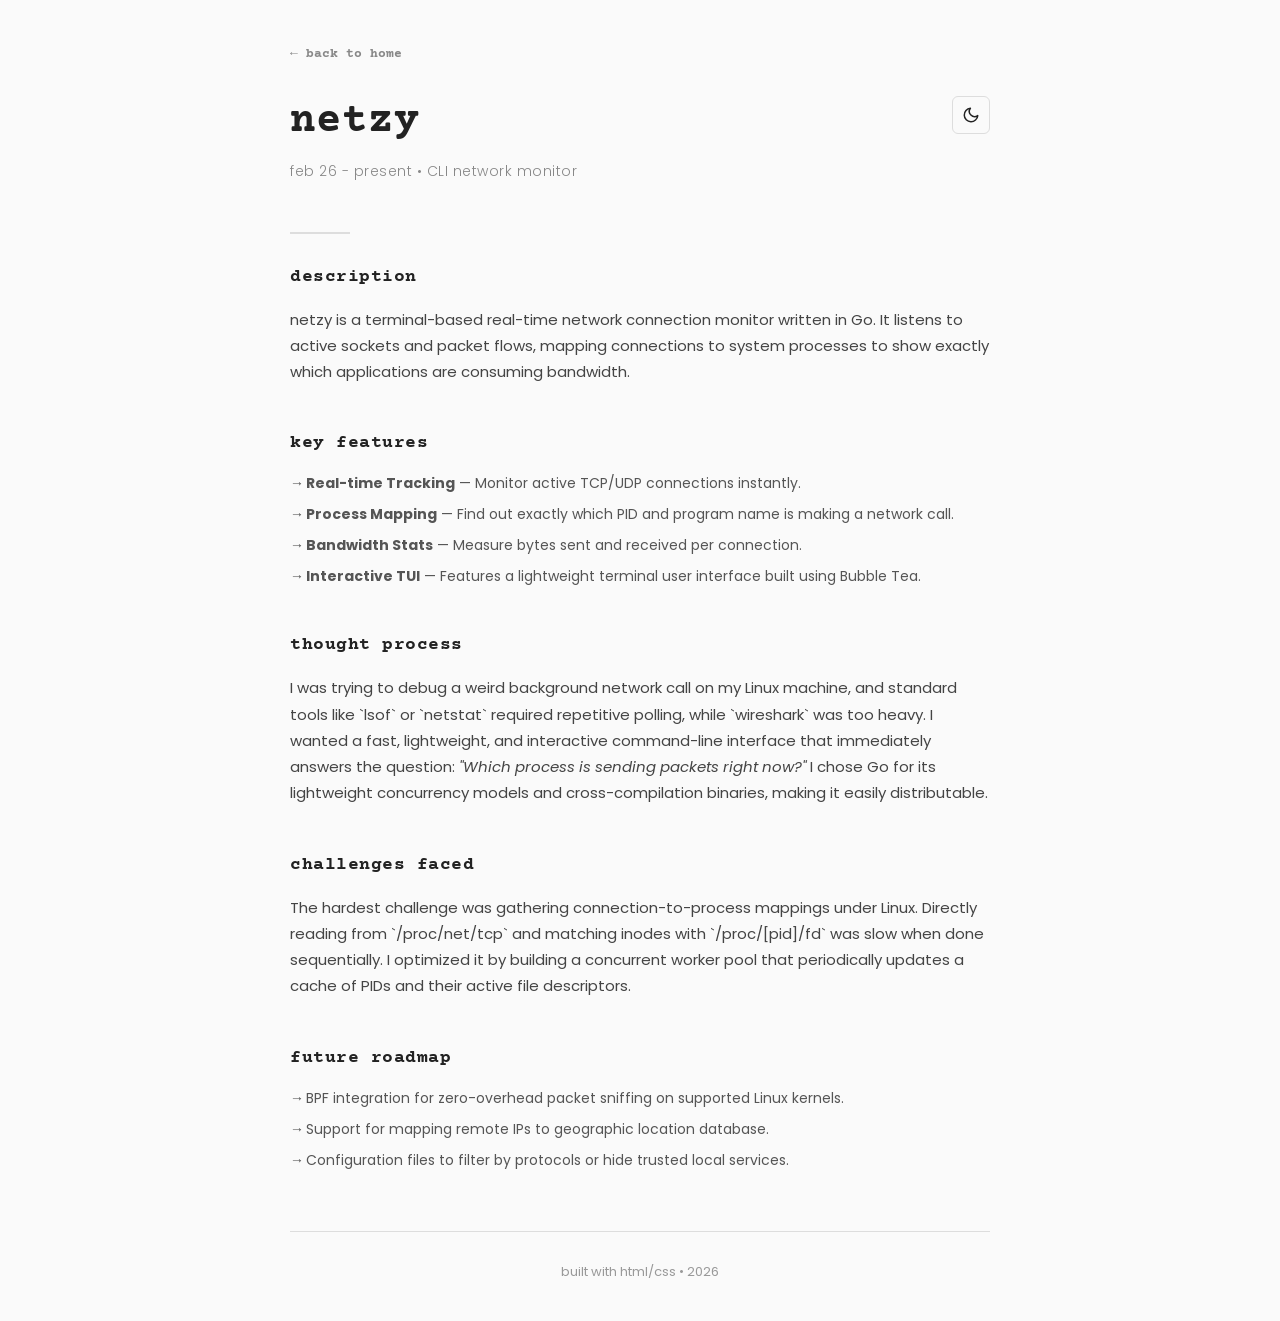
==== netzy.html @ 823f1614 "feat: add project detail pages and update stylesheet to include project showcase components" ====
<!DOCTYPE html>
<html lang="en">

<head>
    <meta charset="UTF-8">
    <meta name="viewport" content="width=device-width, initial-scale=1.0">
    <title>netzy - Project Details</title>
    <link rel="preconnect" href="https://fonts.googleapis.com">
    <link rel="preconnect" href="https://fonts.gstatic.com" crossorigin>
    <link
        href="https://fonts.googleapis.com/css2?family=Courier+Prime:wght@400;700&family=Poppins:wght@300;400;600&display=swap"
        rel="stylesheet">
    <link rel="stylesheet" href="styles.css">
    <script>
        // Inline script to prevent theme flash (FOUC)
        const savedTheme = localStorage.getItem('theme');
        const systemPrefersDark = window.matchMedia('(prefers-color-scheme: dark)').matches;
        
        if (savedTheme === 'dark' || (!savedTheme && systemPrefersDark)) {
            document.documentElement.setAttribute('data-theme', 'dark');
        } else {
            document.documentElement.setAttribute('data-theme', 'light');
        }
    </script>
</head>

<body>
    <div class="wrapper">
        <div class="back-link">
            <a href="index.html">← back to home</a>
        </div>
        
        <div class="header">
            <div class="header-text">
                <h1>netzy</h1>
                <div class="tagline">feb 26 - present • CLI network monitor</div>
            </div>
            <button id="theme-toggle" class="theme-toggle" aria-label="Toggle theme">
                <!-- Moon icon (shows in light mode) -->
                <svg class="moon-icon" xmlns="http://www.w3.org/2000/svg" viewBox="0 0 24 24">
                    <path d="M21 12.79A9 9 0 1 1 11.21 3 7 7 0 0 0 21 12.79z"></path>
                </svg>
                <!-- Sun icon (shows in dark mode) -->
                <svg class="sun-icon" xmlns="http://www.w3.org/2000/svg" viewBox="0 0 24 24">
                    <circle cx="12" cy="12" r="5"></circle>
                    <line x1="12" y1="1" x2="12" y2="3"></line>
                    <line x1="12" y1="21" x2="12" y2="23"></line>
                    <line x1="4.22" y1="4.22" x2="5.64" y2="5.64"></line>
                    <line x1="18.36" y1="18.36" x2="19.78" y2="19.78"></line>
                    <line x1="1" y1="12" x2="3" y2="12"></line>
                    <line x1="21" y1="12" x2="23" y2="12"></line>
                    <line x1="4.22" y1="19.78" x2="5.64" y2="18.36"></line>
                    <line x1="18.36" y1="5.64" x2="19.78" y2="4.22"></line>
                </svg>
            </button>
        </div>

        <div class="divider"></div>

        <div class="section">
            <div class="section-title">description</div>
            <p class="project-desc">
                netzy is a terminal-based real-time network connection monitor written in Go. 
                It listens to active sockets and packet flows, mapping connections to system processes 
                to show exactly which applications are consuming bandwidth.
            </p>
        </div>

        <div class="section">
            <div class="section-title">key features</div>
            <div class="list-item"><strong>Real-time Tracking</strong> — Monitor active TCP/UDP connections instantly.</div>
            <div class="list-item"><strong>Process Mapping</strong> — Find out exactly which PID and program name is making a network call.</div>
            <div class="list-item"><strong>Bandwidth Stats</strong> — Measure bytes sent and received per connection.</div>
            <div class="list-item"><strong>Interactive TUI</strong> — Features a lightweight terminal user interface built using Bubble Tea.</div>
        </div>

        <div class="section">
            <div class="section-title">thought process</div>
            <p class="project-desc">
                I was trying to debug a weird background network call on my Linux machine, and standard tools like `lsof` or `netstat` required repetitive polling, while `wireshark` was too heavy. I wanted a fast, lightweight, and interactive command-line interface that immediately answers the question: <em>"Which process is sending packets right now?"</em> I chose Go for its lightweight concurrency models and cross-compilation binaries, making it easily distributable.
            </p>
        </div>

        <div class="section">
            <div class="section-title">challenges faced</div>
            <p class="project-desc">
                The hardest challenge was gathering connection-to-process mappings under Linux. Directly reading from `/proc/net/tcp` and matching inodes with `/proc/[pid]/fd` was slow when done sequentially. I optimized it by building a concurrent worker pool that periodically updates a cache of PIDs and their active file descriptors.
            </p>
        </div>

        <div class="section">
            <div class="section-title">future roadmap</div>
            <div class="list-item">BPF integration for zero-overhead packet sniffing on supported Linux kernels.</div>
            <div class="list-item">Support for mapping remote IPs to geographic location database.</div>
            <div class="list-item">Configuration files to filter by protocols or hide trusted local services.</div>
        </div>

        <footer>
            <p>built with html/css • 2026</p>
        </footer>
    </div>
    <script>
        document.addEventListener('DOMContentLoaded', () => {
            const themeToggleBtn = document.getElementById('theme-toggle');
            
            themeToggleBtn.addEventListener('click', () => {
                const currentTheme = document.documentElement.getAttribute('data-theme');
                const newTheme = currentTheme === 'dark' ? 'light' : 'dark';
                
                document.documentElement.setAttribute('data-theme', newTheme);
                localStorage.setItem('theme', newTheme);
            });
        });
    </script>
</body>

</html>
---- styles.css ----
:root {
    --bg-color: #fafafa;
    --text-color: #222222;
    --text-muted: #888888;
    --text-secondary: #444444;
    --text-italic: #666666;
    --border-color: #dddddd;
    --list-item-color: #555555;
    --footer-text: #999999;
    --button-bg: #222222;
    --button-text: #ffffff;
    --transition-speed: 0.3s;
}

[data-theme="dark"] {
    --bg-color: #0e1117;
    --text-color: #f3f4f6;
    --text-muted: #9ca3af;
    --text-secondary: #d1d5db;
    --text-italic: #9ca3af;
    --border-color: #2d3139;
    --list-item-color: #9ca3af;
    --footer-text: #6b7280;
    --button-bg: #f3f4f6;
    --button-text: #0e1117;
}

* {
    margin: 0;
    padding: 0;
    box-sizing: border-box;
    transition: background-color var(--transition-speed) ease, 
                border-color var(--transition-speed) ease, 
                color var(--transition-speed) ease;
}

body {
    font-family: 'Poppins', sans-serif;
    background-color: var(--bg-color);
    color: var(--text-color);
    padding: 40px 20px;
    line-height: 1.5;
}

.wrapper {
    max-width: 700px;
    margin: 0 auto;
}

.header {
    margin-bottom: 50px;
    display: flex;
    justify-content: space-between;
    align-items: flex-start;
    gap: 20px;
}

h1 {
    font-size: 42px;
    font-weight: 600;
    margin-bottom: 8px;
    font-family: 'Courier Prime', monospace;
    letter-spacing: 1px;
}

.tagline {
    font-size: 14px;
    color: var(--text-muted);
    font-weight: 300;
    letter-spacing: 0.5px;
}

/* Theme Toggle Button */
.theme-toggle {
    background: transparent;
    border: 1px solid var(--border-color);
    color: var(--text-color);
    width: 38px;
    height: 38px;
    border-radius: 6px;
    display: flex;
    align-items: center;
    justify-content: center;
    cursor: pointer;
    transition: all var(--transition-speed) ease;
    padding: 0;
    flex-shrink: 0;
    margin-top: 6px;
}

.theme-toggle:hover {
    background-color: var(--border-color);
    color: var(--text-color);
    transform: translateY(-1px);
}

.theme-toggle:active {
    transform: translateY(0);
}

.theme-toggle svg {
    width: 18px;
    height: 18px;
    fill: none;
    stroke: currentColor;
    stroke-width: 2;
    stroke-linecap: round;
    stroke-linejoin: round;
    transition: transform 0.5s cubic-bezier(0.4, 0, 0.2, 1);
}

/* Toggle icon visibility depending on theme */
html[data-theme="dark"] .theme-toggle .moon-icon {
    display: none;
}

html:not([data-theme="dark"]) .theme-toggle .sun-icon {
    display: none;
}

.theme-toggle:hover svg {
    transform: rotate(15deg);
}

.divider {
    width: 60px;
    height: 2px;
    background-color: var(--border-color);
    margin: 30px 0;
}

.profile-section {
    display: flex;
    gap: 30px;
    align-items: flex-start;
    margin-bottom: 50px;
    flex-wrap: wrap;
}

.profile-image {
    width: 150px;
    height: 150px;
    flex-shrink: 0;
    border-radius: 2px;
    overflow: hidden;
    border: 3px solid var(--text-color);
    transform: rotate(-2deg);
}

.profile-image img {
    width: 100%;
    height: 100%;
    object-fit: cover;
}

.bio {
    flex: 1;
    min-width: 250px;
}

.bio p {
    font-size: 15px;
    margin-bottom: 16px;
    color: var(--text-secondary);
    line-height: 1.7;
}

.bio p strong {
    font-weight: 600;
}

.bio p em {
    font-style: italic;
    color: var(--text-italic);
}

.links {
    display: flex;
    gap: 12px;
    flex-wrap: wrap;
    margin-top: 20px;
}

.links a {
    display: inline-block;
    padding: 8px 14px;
    background-color: var(--button-bg);
    color: var(--button-text);
    text-decoration: none;
    font-size: 13px;
    border-radius: 2px;
    font-weight: 500;
    border: 2px solid var(--button-bg);
}

.links a:hover {
    background-color: transparent;
    color: var(--button-bg);
}

.links a.secondary {
    background-color: transparent;
    color: var(--button-bg);
}

.links a.secondary:hover {
    background-color: var(--button-bg);
    color: var(--button-text);
}

.section {
    margin-bottom: 45px;
}

.section-title {
    font-size: 18px;
    font-weight: 600;
    margin-bottom: 16px;
    font-family: 'Courier Prime', monospace;
    letter-spacing: 0.5px;
}

.list-item {
    font-size: 14px;
    margin-bottom: 10px;
    color: var(--list-item-color);
    padding-left: 16px;
    position: relative;
}

.list-item:before {
    content: "→";
    position: absolute;
    left: 0;
}

footer {
    margin-top: 60px;
    padding-top: 30px;
    border-top: 1px solid var(--border-color);
    text-align: center;
    font-size: 13px;
    color: var(--footer-text);
}

/* Project detail page styles */
.back-link {
    margin-bottom: 25px;
}

.back-link a {
    color: var(--text-muted);
    text-decoration: none;
    font-size: 13px;
    font-family: 'Courier Prime', monospace;
    font-weight: 700;
    transition: color var(--transition-speed) ease;
}

.back-link a:hover {
    color: var(--text-color);
}

.project-desc {
    font-size: 15px;
    line-height: 1.75;
    color: var(--text-secondary);
    margin-bottom: 10px;
}

/* Home page project items */
.project-item {
    margin-bottom: 12px;
    padding-left: 16px;
    position: relative;
}

.project-item:before {
    content: "→";
    position: absolute;
    left: 0;
    color: var(--text-muted);
}

.project-link {
    text-decoration: none;
    color: var(--list-item-color);
    font-size: 14px;
    display: inline-block;
    transition: color var(--transition-speed) ease;
}

.project-link:hover {
    color: var(--text-color);
}

.project-name {
    font-weight: 600;
}

.project-meta {
    color: var(--list-item-color);
}

.project-link:hover .project-meta {
    color: var(--text-secondary);
}

.project-time {
    font-family: 'Courier Prime', monospace;
    font-size: 12px;
    color: var(--text-muted);
    margin-left: 4px;
}

@media (max-width: 600px) {
    h1 {
        font-size: 32px;
    }

    .header {
        margin-bottom: 30px;
    }

    .theme-toggle {
        margin-top: 0px;
    }

    .profile-section {
        flex-direction: column;
        gap: 20px;
    }

    .profile-image {
        width: 120px;
        height: 120px;
    }

    body {
        padding: 30px 16px;
    }
}
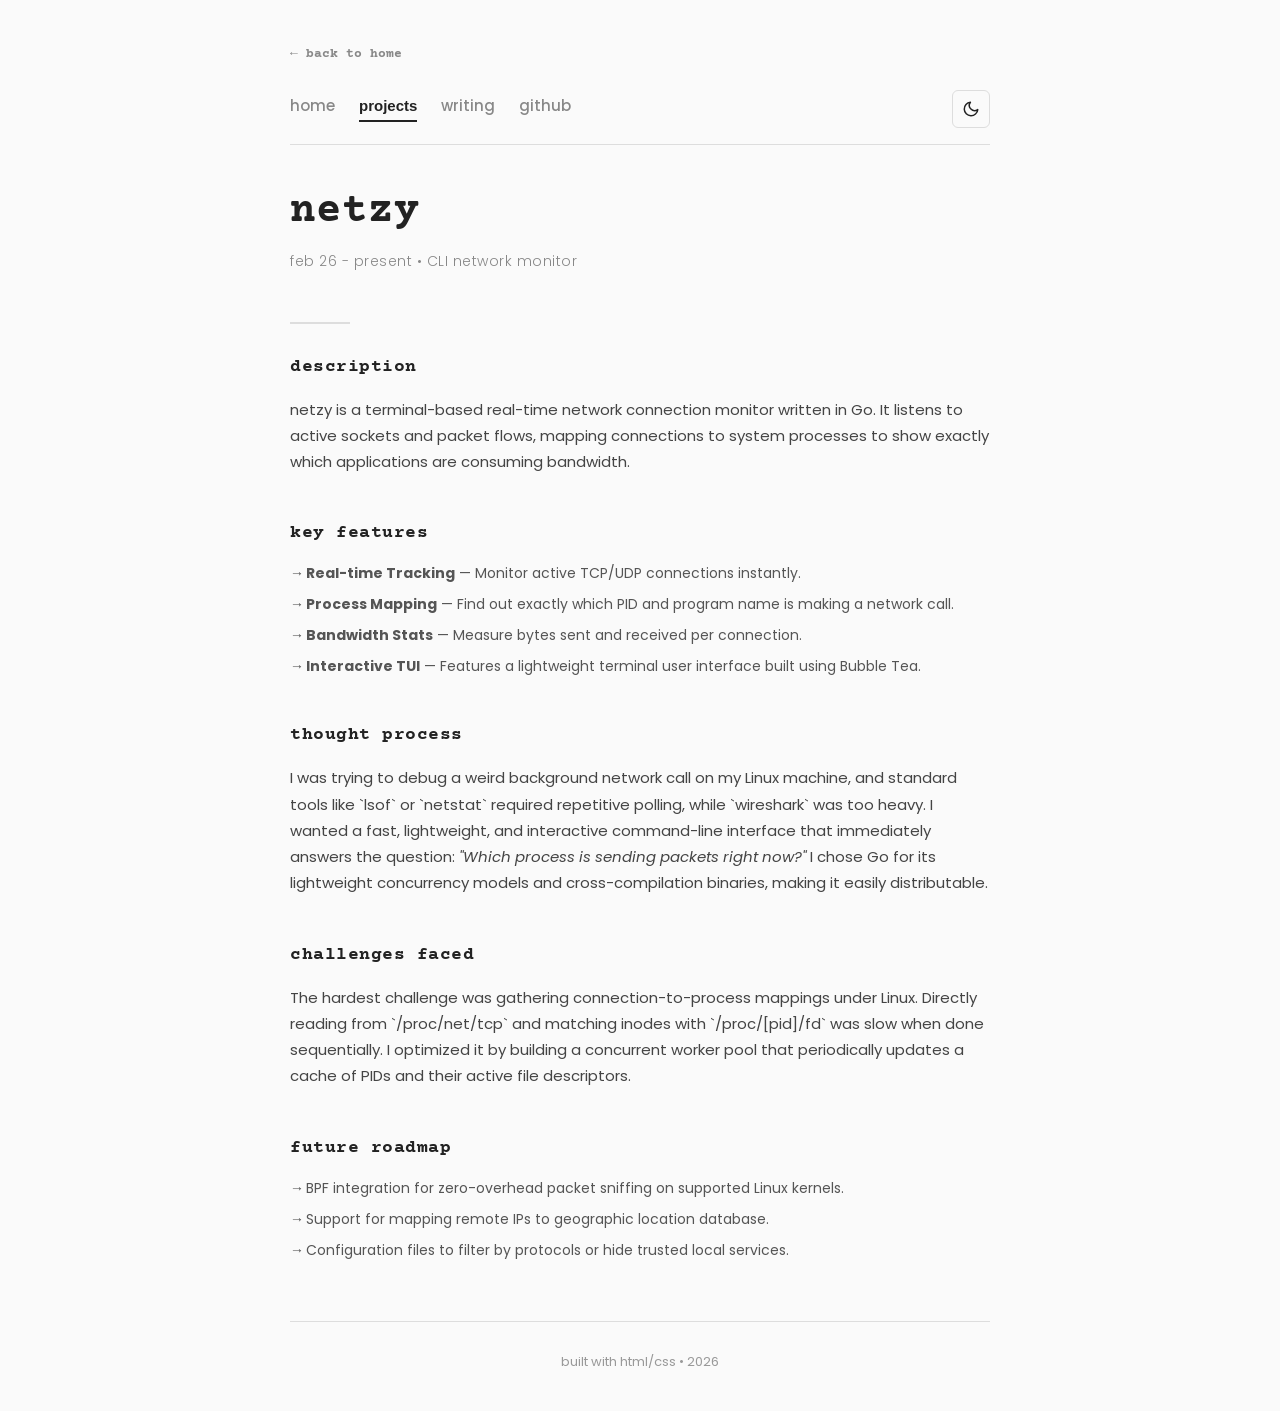
==== commit d7f39485: "refactor" ====
--- a/netzy.html
+++ b/netzy.html
@@ -30,10 +30,12 @@
             <a href="index.html">← back to home</a>
         </div>
         
-        <div class="header">
-            <div class="header-text">
-                <h1>netzy</h1>
-                <div class="tagline">feb 26 - present • CLI network monitor</div>
+        <nav class="top-nav">
+            <div class="nav-links">
+                <a href="index.html" class="nav-link">home</a>
+                <a href="projects.html" class="nav-link active">projects</a>
+                <a href="writing.html" class="nav-link">writing</a>
+                <a href="https://github.com/tharunn0" class="nav-link" target="_blank" rel="noopener noreferrer">github</a>
             </div>
             <button id="theme-toggle" class="theme-toggle" aria-label="Toggle theme">
                 <!-- Moon icon (shows in light mode) -->
@@ -53,6 +55,13 @@
                     <line x1="18.36" y1="5.64" x2="19.78" y2="4.22"></line>
                 </svg>
             </button>
+        </nav>
+
+        <div class="header">
+            <div class="header-text">
+                <h1>netzy</h1>
+                <div class="tagline">feb 26 - present • CLI network monitor</div>
+            </div>
         </div>
 
         <div class="divider"></div>
--- a/styles.css
+++ b/styles.css
@@ -47,6 +47,45 @@
     margin: 0 auto;
 }
 
+.top-nav {
+    display: flex;
+    justify-content: space-between;
+    align-items: center;
+    margin-bottom: 35px;
+    padding-bottom: 16px;
+    border-bottom: 1px solid var(--border-color);
+}
+
+.nav-links {
+    display: flex;
+    gap: 24px;
+    align-items: center;
+}
+
+.nav-link {
+    font-size: 15px;
+    color: var(--text-muted);
+    text-decoration: none;
+    font-weight: 500;
+    transition: color var(--transition-speed) ease, border-color var(--transition-speed) ease;
+    padding-bottom: 2px;
+    border-bottom: 2px solid transparent;
+}
+
+.nav-link:hover {
+    color: var(--text-color);
+}
+
+.nav-link.active {
+    color: var(--text-color);
+    font-weight: 600;
+    border-bottom-color: var(--text-color);
+}
+
+.top-nav .theme-toggle {
+    margin-top: 0;
+}
+
 .header {
     margin-bottom: 50px;
     display: flex;
@@ -130,27 +169,7 @@
 }
 
 .profile-section {
-    display: flex;
-    gap: 30px;
-    align-items: flex-start;
     margin-bottom: 50px;
-    flex-wrap: wrap;
-}
-
-.profile-image {
-    width: 150px;
-    height: 150px;
-    flex-shrink: 0;
-    border-radius: 2px;
-    overflow: hidden;
-    border: 3px solid var(--text-color);
-    transform: rotate(-2deg);
-}
-
-.profile-image img {
-    width: 100%;
-    height: 100%;
-    object-fit: cover;
 }
 
 .bio {
@@ -322,18 +341,12 @@
         margin-bottom: 30px;
     }
 
-    .theme-toggle {
-        margin-top: 0px;
-    }
-
-    .profile-section {
-        flex-direction: column;
-        gap: 20px;
-    }
-
-    .profile-image {
-        width: 120px;
-        height: 120px;
+    .nav-links {
+        gap: 16px;
+    }
+
+    .nav-link {
+        font-size: 14px;
     }
 
     body {
